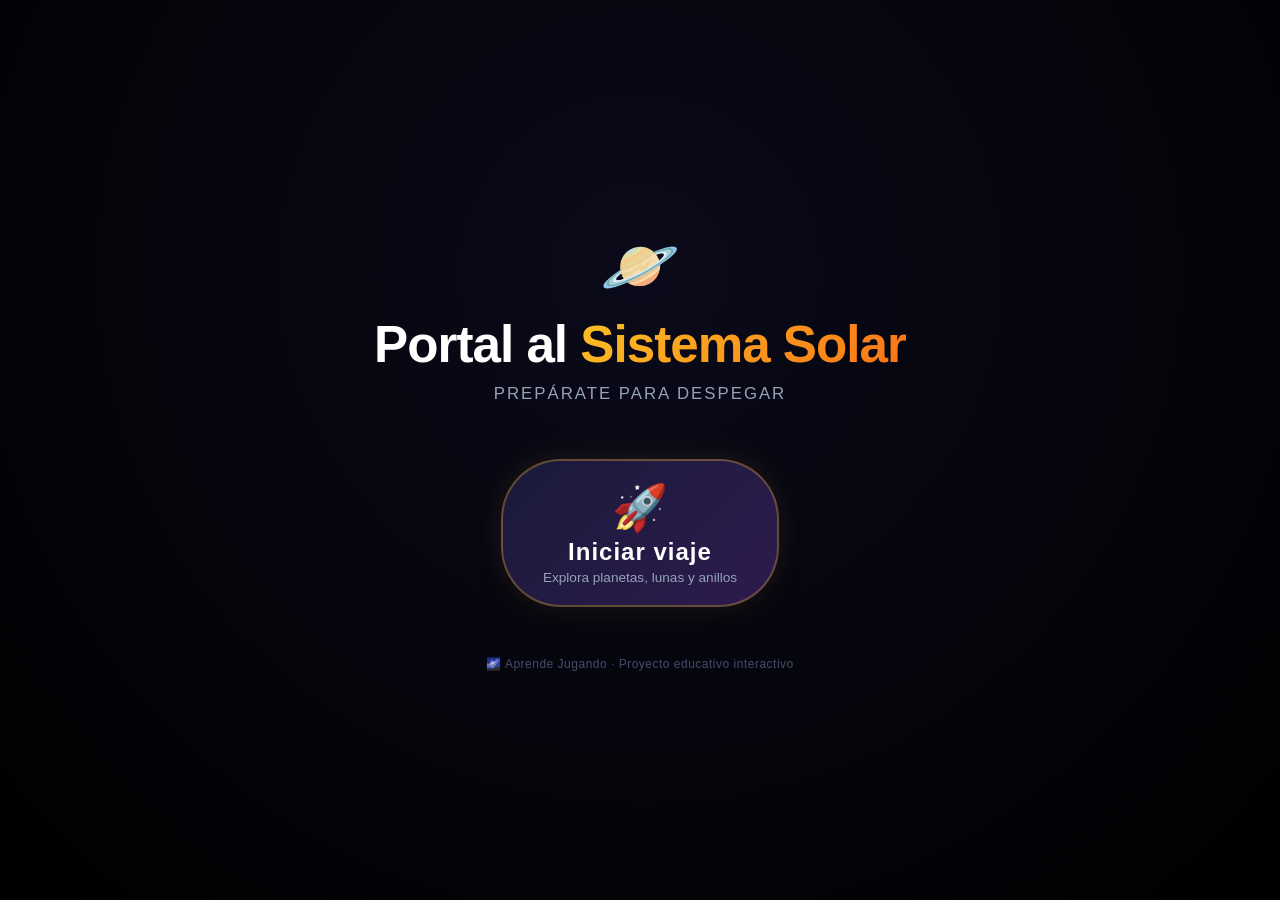
==== index.html @ 59bed9bb "Backup: COngelar sistema solar y comenzar con menú" ====
<!DOCTYPE html>
<html lang="es">
<head>
    <meta charset="UTF-8">
    <meta name="viewport" content="width=device-width, initial-scale=1.0">
    <title>🌞 EduVerse · Sistema Solar</title>

    <link rel="stylesheet" href="src/ui/modal.css">
    <link rel="stylesheet" href="modulos/sistema-solar/style.css">

    <style>
        body { margin: 0; overflow: hidden; background: #050510; }
        #canvas-container { width: 100vw; height: 100vh; position: fixed; top: 0; left: 0; }
    </style>
</head>
<body>

    <!-- ══════════════════════════════════════════ -->
    <!-- PORTAL DE LANZAMIENTO                    -->
    <!-- ══════════════════════════════════════════ -->
    <div id="portal-lanzamiento">
        <div id="menu-lanzamiento">
            <div class="header-espacial">
                <span class="emblema">🪐</span>
                <h1>Portal al <span>Sistema Solar</span></h1>
                <p>Prepárate para despegar</p>
            </div>

            <button id="btn-lanzamiento" class="btn-lanzamiento">
                <div class="btn-contenido">
                    <span class="btn-icono">🚀</span>
                    <span class="btn-texto">Iniciar viaje</span>
                    <span class="btn-subtexto">Explora planetas, lunas y anillos</span>
                </div>
                <div class="btn-onda"></div>
                <div class="btn-onda" style="animation-delay: 0.5s;"></div>
                <div class="btn-onda" style="animation-delay: 1s;"></div>
            </button>

            <p class="footer">🌌 Aprende Jugando · Proyecto educativo interactivo</p>
        </div>
    </div>

    <!-- ══════════════════════════════════════════ -->
    <!-- EXPERIENCIA 3D                           -->
    <!-- ══════════════════════════════════════════ -->
    <div id="experiencia-3d">
        <div id="canvas-container"></div>

        <div id="modal-info" class="oculto">
            <div class="modal-contenido">
                <button id="modal-cerrar" class="modal-cerrar">&times;</button>
                <div id="modal-imagen-contenedor">
                    <img id="modal-imagen" src="" alt="" style="display: none;">
                </div>
                <h2 id="modal-titulo">Título</h2>
                <p id="modal-descripcion">Descripción</p>
                <p id="modal-dato-curioso">✨ Dato curioso</p>
            </div>
        </div>
    </div>

    <!-- ══════════════════════════════════════════ -->
    <!-- SCRIPTS                                   -->
    <!-- ══════════════════════════════════════════ -->
    <script type="importmap">
        {
            "imports": {
                "three": "https://cdn.jsdelivr.net/npm/three@0.160.0/build/three.module.min.js",
                "three/addons/": "https://cdn.jsdelivr.net/npm/three@0.160.0/examples/jsm/"
            }
        }
    </script>

    <script type="module" src="modulos/sistema-solar/src/main.js"></script>

</body>
</html>
---- src/ui/modal.css ----
/* src/ui/modal.css */

#modal-info {
    position: fixed;
    top: 0;
    left: 0;
    width: 100%;
    height: 100%;
    background: rgba(0, 0, 0, 0.6);
    backdrop-filter: blur(8px);
    display: flex;
    justify-content: center;
    align-items: center;
    z-index: 9999;
    opacity: 0;
    pointer-events: none;
    transition: opacity 0.3s ease;
    padding: 20px;
}

#modal-info.oculto {
    opacity: 0;
    pointer-events: none;
}

#modal-info:not(.oculto) {
    opacity: 1;
    pointer-events: auto;
}

.modal-contenido {
    background: rgba(15, 12, 30, 0.9);
    backdrop-filter: blur(16px);
    border: 1px solid rgba(255, 255, 255, 0.08);
    border-radius: 24px;
    padding: 35px 30px 30px;
    max-width: 480px;
    width: 100%;
    position: relative;
    text-align: center;
    box-shadow: 0 25px 60px rgba(0, 0, 0, 0.8), 0 0 40px rgba(168, 85, 247, 0.05);
    animation: modalEntrada 0.3s ease-out;
}

@keyframes modalEntrada {
    from {
        opacity: 0;
        transform: scale(0.9) translateY(20px);
    }
    to {
        opacity: 1;
        transform: scale(1) translateY(0);
    }
}

.modal-cerrar {
    position: absolute;
    top: 12px;
    right: 16px;
    background: none;
    border: none;
    color: #94a3b8;
    font-size: 28px;
    cursor: pointer;
    transition: color 0.2s, transform 0.2s;
    line-height: 1;
}

.modal-cerrar:hover {
    color: #ffffff;
    transform: rotate(90deg);
}

#modal-imagen {
    max-width: 100%;
    max-height: 180px;
    border-radius: 12px;
    box-shadow: 0 8px 24px rgba(0, 0, 0, 0.3);
    object-fit: cover;
    display: none;
}

#modal-titulo {
    font-family: 'Fredoka', sans-serif;
    font-size: 2rem;
    font-weight: 700;
    margin-bottom: 8px;
    background: linear-gradient(135deg, #fbbf24, #f97316);
    -webkit-background-clip: text;
    background-clip: text;
    -webkit-text-fill-color: transparent;
}

#modal-descripcion {
    color: #cbd5e1;
    font-size: 1rem;
    line-height: 1.6;
    margin-bottom: 12px;
    font-weight: 400;
}

#modal-dato-curioso {
    color: #fbbf24;
    font-size: 0.9rem;
    font-style: italic;
    padding: 12px 16px;
    background: rgba(251, 191, 36, 0.06);
    border-radius: 12px;
    border-left: 3px solid #fbbf24;
    text-align: left;
    margin-top: 4px;
}

@media (max-width: 640px) {
    .modal-contenido {
        padding: 25px 20px 20px;
        max-width: 100%;
        margin: 10px;
    }
    #modal-titulo {
        font-size: 1.6rem;
    }
    #modal-descripcion {
        font-size: 0.9rem;
    }
    #modal-dato-curioso {
        font-size: 0.8rem;
        padding: 10px 12px;
    }
    #modal-imagen {
        max-height: 120px;
    }
}
---- modulos/sistema-solar/style.css ----
/* modulos/sistema-solar/style.css */

/* ==========================================
   1. CONFIGURACIÓN GENERAL
   ========================================== */
* {
    margin: 0;
    padding: 0;
    box-sizing: border-box;
}

body {
    font-family: 'Fredoka', 'Segoe UI', Tahoma, Geneva, Verdana, sans-serif;
    background: radial-gradient(ellipse at 50% 30%, #0a0a1a, #000000);
    color: #ffffff;
    min-height: 100vh;
    display: flex;
    justify-content: center;
    align-items: center;
    overflow: hidden;
}

/* ==========================================
   2. CONTENEDOR 3D
   ========================================== */
#canvas-container {
    width: 100vw;
    height: 100vh;
    position: fixed;
    top: 0;
    left: 0;
}

/* ==========================================
   3. PORTAL DE LANZAMIENTO
   ========================================== */
#portal-lanzamiento {
    position: fixed;
    top: 0;
    left: 0;
    width: 100%;
    height: 100%;
    z-index: 100;
    display: flex;
    justify-content: center;
    align-items: center;
    background: radial-gradient(ellipse at 50% 30%, #0a0a1a, #000000);
    transition: opacity 0.8s ease;
}

#portal-lanzamiento.oculto {
    opacity: 0;
    pointer-events: none;
}

/* ==========================================
   4. MENÚ DE LANZAMIENTO
   ========================================== */
#menu-lanzamiento {
    text-align: center;
    max-width: 600px;
    padding: 20px;
    animation: fadeIn 0.8s ease-out;
}

@keyframes fadeIn {
    from {
        opacity: 0;
        transform: translateY(30px);
    }
    to {
        opacity: 1;
        transform: translateY(0);
    }
}

/* ==========================================
   5. BOTÓN VOLVER
   ========================================== */
.btn-volver {
    position: fixed;
    top: 20px;
    left: 20px;
    z-index: 101;
    color: #94a3b8;
    text-decoration: none;
    font-family: 'Fredoka', sans-serif;
    font-size: 0.9rem;
    background: rgba(15, 12, 30, 0.6);
    backdrop-filter: blur(8px);
    padding: 10px 18px;
    border-radius: 14px;
    border: 1px solid rgba(255, 255, 255, 0.06);
    transition: all 0.3s ease;
}

.btn-volver:hover {
    color: white;
    background: rgba(124, 58, 237, 0.3);
}

/* ==========================================
   6. ENCABEZADO ESPACIAL
   ========================================== */
.header-espacial {
    margin-bottom: 45px;
}

.emblema {
    font-size: 4rem;
    margin-bottom: 10px;
    display: block;
    animation: flotarEmblema 3s ease-in-out infinite;
}

@keyframes flotarEmblema {
    0%, 100% { transform: translateY(0); }
    50% { transform: translateY(-10px); }
}

.header-espacial h1 {
    font-size: 3.2rem;
    font-weight: 700;
    letter-spacing: -1px;
    line-height: 1.2;
    margin-bottom: 8px;
}

.header-espacial h1 span {
    background: linear-gradient(135deg, #fbbf24, #f97316, #fbbf24);
    background-size: 200% 200%;
    -webkit-background-clip: text;
    background-clip: text;
    -webkit-text-fill-color: transparent;
    animation: brilloGradiente 4s ease-in-out infinite;
}

@keyframes brilloGradiente {
    0%, 100% { background-position: 0% 50%; }
    50% { background-position: 100% 50%; }
}

.header-espacial p {
    color: #94a3b8;
    font-size: 1.05rem;
    font-weight: 400;
    letter-spacing: 2px;
    text-transform: uppercase;
}

/* ==========================================
   7. BOTÓN DE LANZAMIENTO
   ========================================== */
.btn-lanzamiento {
    display: inline-block;
    position: relative;
    text-decoration: none;
    padding: 20px 40px;
    border-radius: 60px;
    background: linear-gradient(135deg, #1a1a3a, #2d1b4e);
    border: 2px solid rgba(251, 191, 36, 0.3);
    cursor: pointer;
    transition: all 0.4s cubic-bezier(0.34, 1.56, 0.64, 1);
    overflow: hidden;
    margin: 10px auto;
    box-shadow: 0 0 30px rgba(251, 191, 36, 0.1);
}

.btn-lanzamiento:hover {
    transform: scale(1.05);
    border-color: #fbbf24;
    box-shadow: 0 0 50px rgba(251, 191, 36, 0.2);
}

.btn-contenido {
    display: flex;
    flex-direction: column;
    align-items: center;
    gap: 4px;
}

.btn-icono {
    font-size: 2.8rem;
    display: block;
    transition: transform 0.4s ease;
}

.btn-lanzamiento:hover .btn-icono {
    transform: translateY(-5px) rotate(-10deg);
}

.btn-texto {
    font-family: 'Fredoka', sans-serif;
    font-size: 1.5rem;
    font-weight: 700;
    color: #ffffff;
    letter-spacing: 1px;
}

.btn-subtexto {
    font-family: 'Fredoka', sans-serif;
    font-size: 0.85rem;
    font-weight: 400;
    color: #94a3b8;
}

/* Ondas del botón */
.btn-onda {
    position: absolute;
    top: 50%;
    left: 50%;
    width: 100%;
    height: 100%;
    border-radius: 60px;
    border: 2px solid rgba(251, 191, 36, 0.1);
    transform: translate(-50%, -50%) scale(0.8);
    opacity: 0;
    animation: onda 3s ease-out infinite;
    pointer-events: none;
}

.btn-onda:nth-child(2) { animation-delay: 1s; }
.btn-onda:nth-child(3) { animation-delay: 2s; }

@keyframes onda {
    0% {
        transform: translate(-50%, -50%) scale(0.8);
        opacity: 0.8;
    }
    100% {
        transform: translate(-50%, -50%) scale(1.8);
        opacity: 0;
    }
}

/* ==========================================
   8. FOOTER
   ========================================== */
.footer {
    color: #4a4a6a;
    font-size: 0.75rem;
    font-weight: 400;
    letter-spacing: 0.5px;
    margin-top: 40px;
}

/* ==========================================
   9. EXPERIENCIA 3D
   ========================================== */
#experiencia-3d {
    opacity: 0;
    pointer-events: none;
    transition: opacity 0.8s ease;
    width: 100vw;
    height: 100vh;
    position: fixed;
    top: 0;
    left: 0;
    z-index: 5;
}

#experiencia-3d.visible {
    opacity: 1;
    pointer-events: auto;
}

#canvas-container {
    width: 100vw;
    height: 100vh;
}

/* ==========================================
   10. RESPONSIVE
   ========================================== */
@media (max-width: 640px) {
    .header-espacial h1 {
        font-size: 2.2rem;
    }

    .emblema {
        font-size: 3rem;
    }

    .btn-lanzamiento {
        padding: 16px 30px;
    }

    .btn-texto {
        font-size: 1.2rem;
    }

    .btn-icono {
        font-size: 2.2rem;
    }

    .btn-volver {
        top: 12px;
        left: 12px;
        font-size: 0.8rem;
        padding: 8px 14px;
    }

    .btn-subtexto {
        font-size: 0.75rem;
    }
}
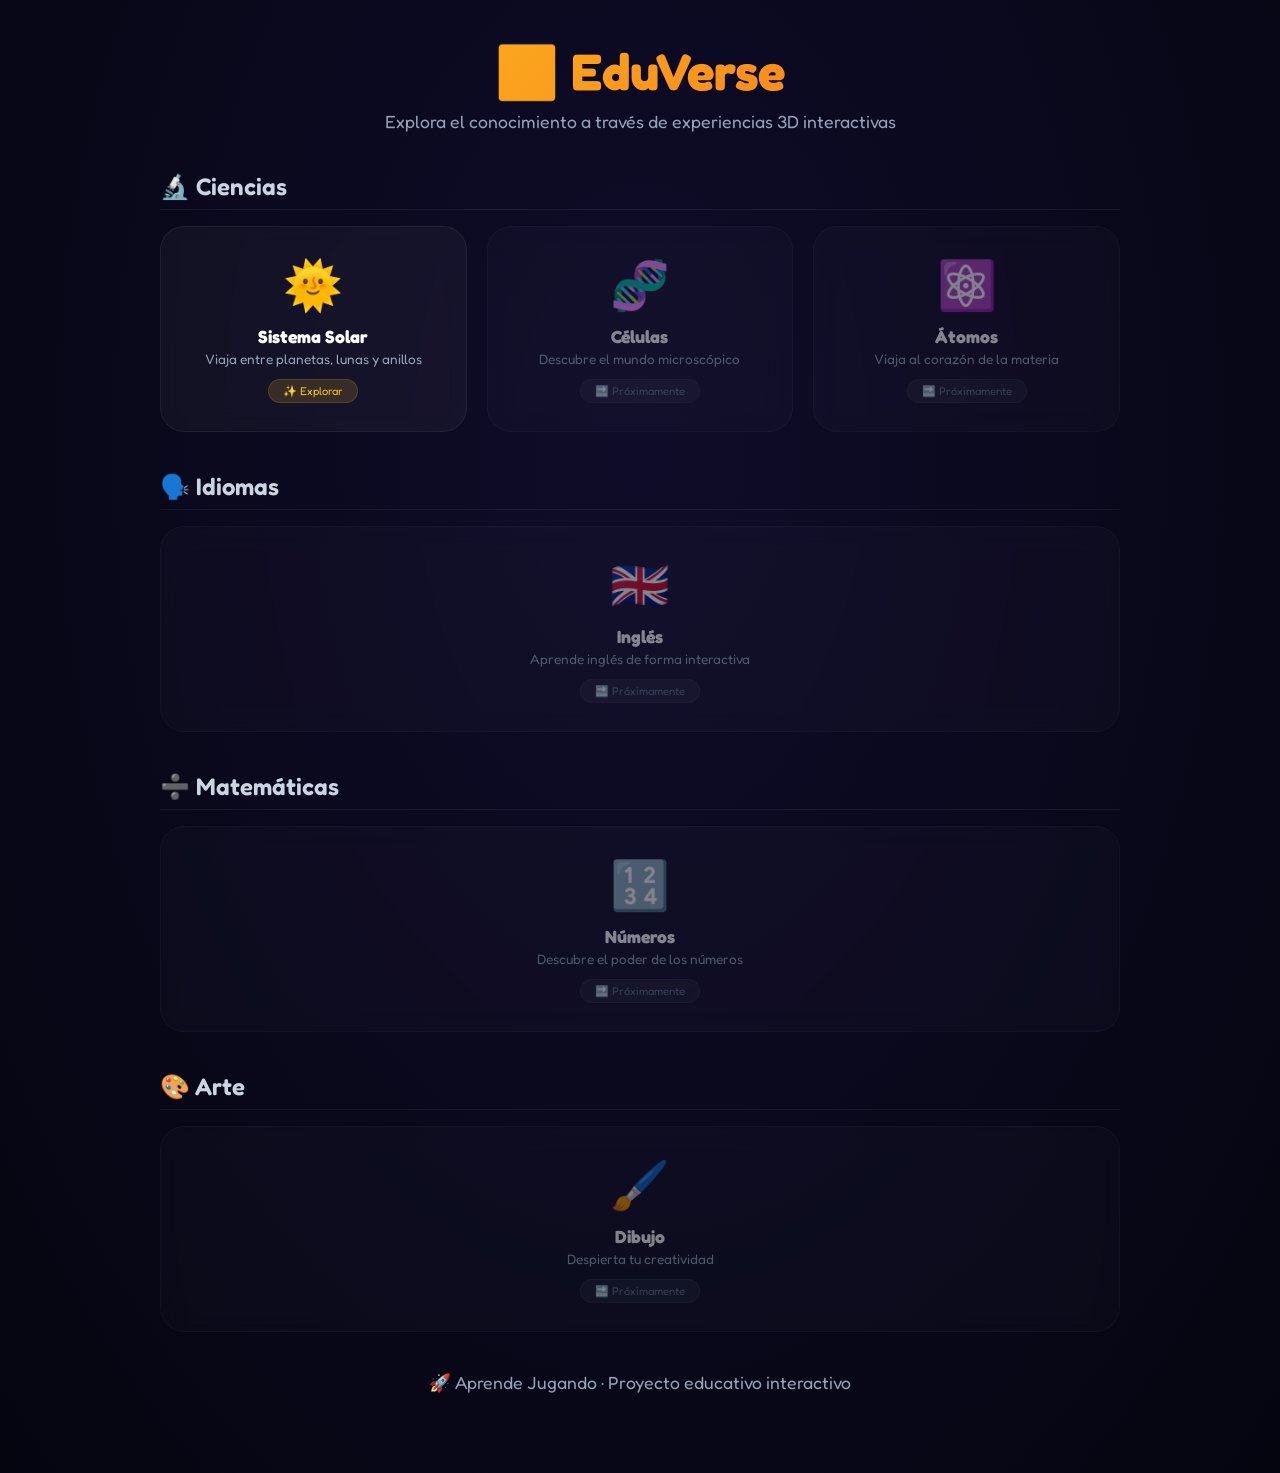
==== commit ec396b84: "EduVerse: Sistema Solar funcional con menú principal y portal de lanzamiento" ====
--- a/index.html
+++ b/index.html
@@ -3,76 +3,164 @@
 <head>
     <meta charset="UTF-8">
     <meta name="viewport" content="width=device-width, initial-scale=1.0">
-    <title>🌞 EduVerse · Sistema Solar</title>
-
-    <link rel="stylesheet" href="src/ui/modal.css">
-    <link rel="stylesheet" href="modulos/sistema-solar/style.css">
-
+    <title>🌌 EduVerse</title>
+    <link href="https://fonts.googleapis.com/css2?family=Fredoka:wght@400;500;600;700&display=swap" rel="stylesheet">
     <style>
-        body { margin: 0; overflow: hidden; background: #050510; }
-        #canvas-container { width: 100vw; height: 100vh; position: fixed; top: 0; left: 0; }
+        * { margin: 0; padding: 0; box-sizing: border-box; }
+        body {
+            font-family: 'Fredoka', sans-serif;
+            background: radial-gradient(ellipse at 50% 30%, #0f0c29, #050510);
+            color: white;
+            min-height: 100vh;
+            display: flex;
+            justify-content: center;
+            align-items: center;
+            padding: 40px 20px;
+        }
+        .menu { max-width: 960px; width: 100%; text-align: center; }
+        .menu h1 {
+            font-size: 3.2rem;
+            margin-bottom: 8px;
+            background: linear-gradient(135deg, #fbbf24, #f97316);
+            -webkit-background-clip: text;
+            background-clip: text;
+            -webkit-text-fill-color: transparent;
+        }
+        .menu > p {
+            color: #94a3b8;
+            font-size: 1.1rem;
+            margin-bottom: 40px;
+        }
+        .categoria { margin-bottom: 40px; }
+        .categoria h2 {
+            font-size: 1.5rem;
+            font-weight: 600;
+            margin-bottom: 16px;
+            text-align: left;
+            color: #cbd5e1;
+            border-bottom: 1px solid rgba(255,255,255,0.06);
+            padding-bottom: 8px;
+        }
+        .grid {
+            display: grid;
+            grid-template-columns: repeat(auto-fit, minmax(200px, 1fr));
+            gap: 20px;
+        }
+        .tarjeta {
+            background: rgba(255,255,255,0.04);
+            backdrop-filter: blur(10px);
+            border: 1px solid rgba(255,255,255,0.06);
+            border-radius: 24px;
+            padding: 28px 20px;
+            text-decoration: none;
+            color: white;
+            transition: transform 0.3s, box-shadow 0.3s;
+            text-align: center;
+        }
+        .tarjeta:hover:not([style*="cursor:default"]) {
+            transform: translateY(-6px);
+            box-shadow: 0 20px 40px rgba(0,0,0,0.4);
+        }
+        .tarjeta .icono { font-size: 3rem; display: block; margin-bottom: 12px; }
+        .tarjeta h3 { font-size: 1.1rem; margin-bottom: 4px; }
+        .tarjeta p { color: #94a3b8; font-size: 0.85rem; }
+        .badge {
+            display: inline-block;
+            margin-top: 12px;
+            font-size: 0.7rem;
+            padding: 4px 14px;
+            border-radius: 20px;
+            background: rgba(251,191,36,0.15);
+            color: #fbbf24;
+            border: 1px solid rgba(251,191,36,0.15);
+        }
+        .badge.inactivo {
+            background: rgba(148,163,184,0.1);
+            color: #64748b;
+            border-color: rgba(148,163,184,0.08);
+        }
+        .footer {
+            color: #4a4a6a;
+            font-size: 0.75rem;
+            margin-top: 30px;
+        }
+        @media (max-width: 640px) {
+            .menu h1 { font-size: 2.2rem; }
+            .grid { grid-template-columns: 1fr; max-width: 320px; margin: 0 auto; }
+            .categoria h2 { text-align: center; }
+        }
     </style>
 </head>
 <body>
+    <div class="menu">
+        <h1>🌌 EduVerse</h1>
+        <p>Explora el conocimiento a través de experiencias 3D interactivas</p>
 
-    <!-- ══════════════════════════════════════════ -->
-    <!-- PORTAL DE LANZAMIENTO                    -->
-    <!-- ══════════════════════════════════════════ -->
-    <div id="portal-lanzamiento">
-        <div id="menu-lanzamiento">
-            <div class="header-espacial">
-                <span class="emblema">🪐</span>
-                <h1>Portal al <span>Sistema Solar</span></h1>
-                <p>Prepárate para despegar</p>
-            </div>
-
-            <button id="btn-lanzamiento" class="btn-lanzamiento">
-                <div class="btn-contenido">
-                    <span class="btn-icono">🚀</span>
-                    <span class="btn-texto">Iniciar viaje</span>
-                    <span class="btn-subtexto">Explora planetas, lunas y anillos</span>
+        <!-- 🔬 CIENCIAS -->
+        <div class="categoria">
+            <h2>🔬 Ciencias</h2>
+            <div class="grid">
+                <a href="modulos/sistema-solar/index.html" class="tarjeta">
+                    <span class="icono">🌞</span>
+                    <h3>Sistema Solar</h3>
+                    <p>Viaja entre planetas, lunas y anillos</p>
+                    <span class="badge">✨ Explorar</span>
+                </a>
+                <div class="tarjeta" style="opacity:0.5; cursor:default;">
+                    <span class="icono">🧬</span>
+                    <h3>Células</h3>
+                    <p>Descubre el mundo microscópico</p>
+                    <span class="badge inactivo">🔜 Próximamente</span>
                 </div>
-                <div class="btn-onda"></div>
-                <div class="btn-onda" style="animation-delay: 0.5s;"></div>
-                <div class="btn-onda" style="animation-delay: 1s;"></div>
-            </button>
-
-            <p class="footer">🌌 Aprende Jugando · Proyecto educativo interactivo</p>
-        </div>
-    </div>
-
-    <!-- ══════════════════════════════════════════ -->
-    <!-- EXPERIENCIA 3D                           -->
-    <!-- ══════════════════════════════════════════ -->
-    <div id="experiencia-3d">
-        <div id="canvas-container"></div>
-
-        <div id="modal-info" class="oculto">
-            <div class="modal-contenido">
-                <button id="modal-cerrar" class="modal-cerrar">&times;</button>
-                <div id="modal-imagen-contenedor">
-                    <img id="modal-imagen" src="" alt="" style="display: none;">
+                <div class="tarjeta" style="opacity:0.5; cursor:default;">
+                    <span class="icono">⚛️</span>
+                    <h3>Átomos</h3>
+                    <p>Viaja al corazón de la materia</p>
+                    <span class="badge inactivo">🔜 Próximamente</span>
                 </div>
-                <h2 id="modal-titulo">Título</h2>
-                <p id="modal-descripcion">Descripción</p>
-                <p id="modal-dato-curioso">✨ Dato curioso</p>
             </div>
         </div>
+
+        <!-- 🗣️ IDIOMAS -->
+        <div class="categoria">
+            <h2>🗣️ Idiomas</h2>
+            <div class="grid">
+                <div class="tarjeta" style="opacity:0.5; cursor:default;">
+                    <span class="icono">🇬🇧</span>
+                    <h3>Inglés</h3>
+                    <p>Aprende inglés de forma interactiva</p>
+                    <span class="badge inactivo">🔜 Próximamente</span>
+                </div>
+            </div>
+        </div>
+
+        <!-- ➗ MATEMÁTICAS -->
+        <div class="categoria">
+            <h2>➗ Matemáticas</h2>
+            <div class="grid">
+                <div class="tarjeta" style="opacity:0.5; cursor:default;">
+                    <span class="icono">🔢</span>
+                    <h3>Números</h3>
+                    <p>Descubre el poder de los números</p>
+                    <span class="badge inactivo">🔜 Próximamente</span>
+                </div>
+            </div>
+        </div>
+
+        <!-- 🎨 ARTE -->
+        <div class="categoria">
+            <h2>🎨 Arte</h2>
+            <div class="grid">
+                <div class="tarjeta" style="opacity:0.5; cursor:default;">
+                    <span class="icono">🖌️</span>
+                    <h3>Dibujo</h3>
+                    <p>Despierta tu creatividad</p>
+                    <span class="badge inactivo">🔜 Próximamente</span>
+                </div>
+            </div>
+        </div>
+
+        <p class="footer">🚀 Aprende Jugando · Proyecto educativo interactivo</p>
     </div>
-
-    <!-- ══════════════════════════════════════════ -->
-    <!-- SCRIPTS                                   -->
-    <!-- ══════════════════════════════════════════ -->
-    <script type="importmap">
-        {
-            "imports": {
-                "three": "https://cdn.jsdelivr.net/npm/three@0.160.0/build/three.module.min.js",
-                "three/addons/": "https://cdn.jsdelivr.net/npm/three@0.160.0/examples/jsm/"
-            }
-        }
-    </script>
-
-    <script type="module" src="modulos/sistema-solar/src/main.js"></script>
-
 </body>
 </html>
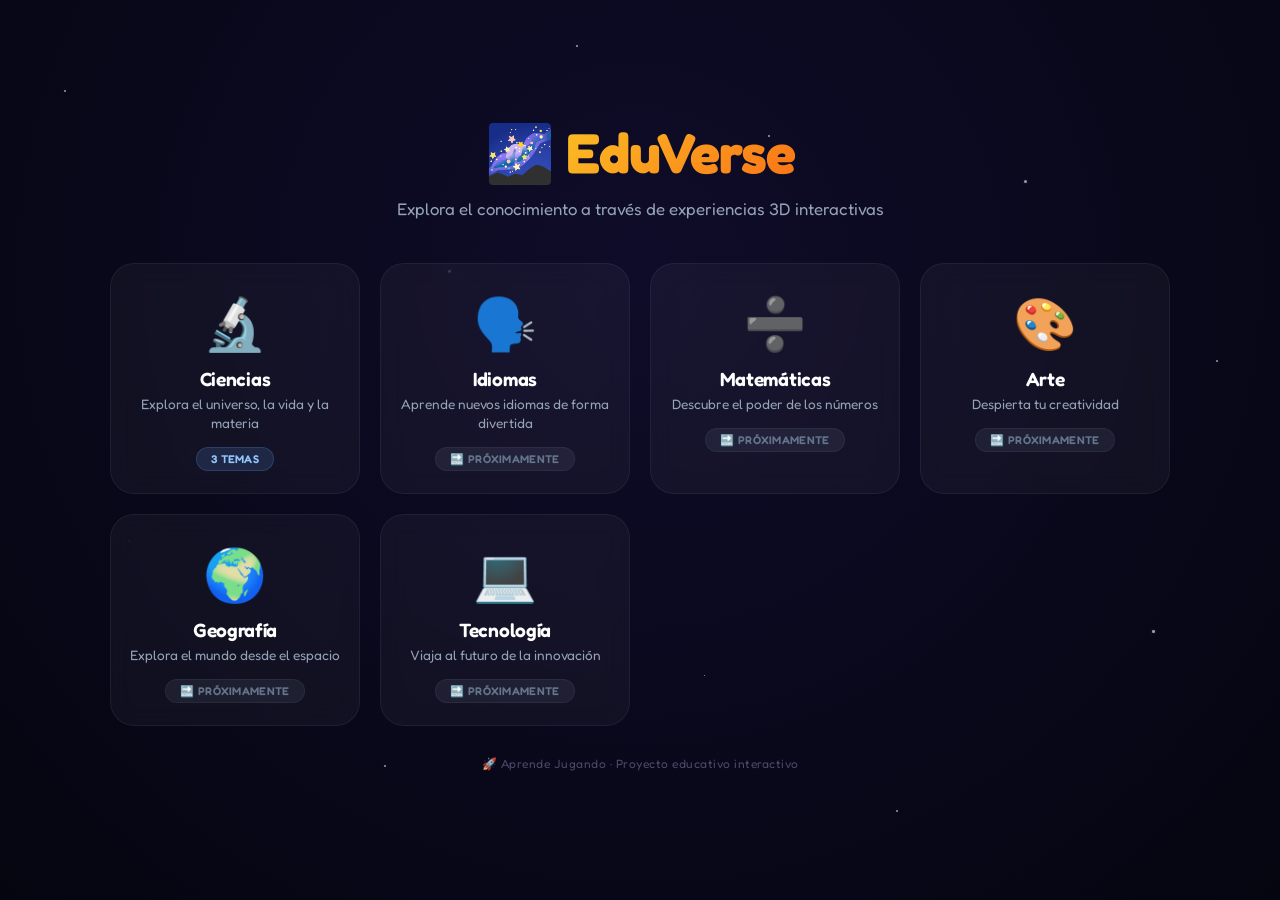
==== commit f1d2087a: "EduVerse Fase 1 y 2: Menú Global + Página de Ciencias" ====
--- a/index.html
+++ b/index.html
@@ -3,164 +3,121 @@
 <head>
     <meta charset="UTF-8">
     <meta name="viewport" content="width=device-width, initial-scale=1.0">
-    <title>🌌 EduVerse</title>
+    <title>🌌 EduVerse · Menú Principal</title>
+    <link rel="stylesheet" href="style.css">
     <link href="https://fonts.googleapis.com/css2?family=Fredoka:wght@400;500;600;700&display=swap" rel="stylesheet">
-    <style>
-        * { margin: 0; padding: 0; box-sizing: border-box; }
-        body {
-            font-family: 'Fredoka', sans-serif;
-            background: radial-gradient(ellipse at 50% 30%, #0f0c29, #050510);
-            color: white;
-            min-height: 100vh;
-            display: flex;
-            justify-content: center;
-            align-items: center;
-            padding: 40px 20px;
-        }
-        .menu { max-width: 960px; width: 100%; text-align: center; }
-        .menu h1 {
-            font-size: 3.2rem;
-            margin-bottom: 8px;
-            background: linear-gradient(135deg, #fbbf24, #f97316);
-            -webkit-background-clip: text;
-            background-clip: text;
-            -webkit-text-fill-color: transparent;
-        }
-        .menu > p {
-            color: #94a3b8;
-            font-size: 1.1rem;
-            margin-bottom: 40px;
-        }
-        .categoria { margin-bottom: 40px; }
-        .categoria h2 {
-            font-size: 1.5rem;
-            font-weight: 600;
-            margin-bottom: 16px;
-            text-align: left;
-            color: #cbd5e1;
-            border-bottom: 1px solid rgba(255,255,255,0.06);
-            padding-bottom: 8px;
-        }
-        .grid {
-            display: grid;
-            grid-template-columns: repeat(auto-fit, minmax(200px, 1fr));
-            gap: 20px;
-        }
-        .tarjeta {
-            background: rgba(255,255,255,0.04);
-            backdrop-filter: blur(10px);
-            border: 1px solid rgba(255,255,255,0.06);
-            border-radius: 24px;
-            padding: 28px 20px;
-            text-decoration: none;
-            color: white;
-            transition: transform 0.3s, box-shadow 0.3s;
-            text-align: center;
-        }
-        .tarjeta:hover:not([style*="cursor:default"]) {
-            transform: translateY(-6px);
-            box-shadow: 0 20px 40px rgba(0,0,0,0.4);
-        }
-        .tarjeta .icono { font-size: 3rem; display: block; margin-bottom: 12px; }
-        .tarjeta h3 { font-size: 1.1rem; margin-bottom: 4px; }
-        .tarjeta p { color: #94a3b8; font-size: 0.85rem; }
-        .badge {
-            display: inline-block;
-            margin-top: 12px;
-            font-size: 0.7rem;
-            padding: 4px 14px;
-            border-radius: 20px;
-            background: rgba(251,191,36,0.15);
-            color: #fbbf24;
-            border: 1px solid rgba(251,191,36,0.15);
-        }
-        .badge.inactivo {
-            background: rgba(148,163,184,0.1);
-            color: #64748b;
-            border-color: rgba(148,163,184,0.08);
-        }
-        .footer {
-            color: #4a4a6a;
-            font-size: 0.75rem;
-            margin-top: 30px;
-        }
-        @media (max-width: 640px) {
-            .menu h1 { font-size: 2.2rem; }
-            .grid { grid-template-columns: 1fr; max-width: 320px; margin: 0 auto; }
-            .categoria h2 { text-align: center; }
-        }
-    </style>
 </head>
 <body>
-    <div class="menu">
-        <h1>🌌 EduVerse</h1>
-        <p>Explora el conocimiento a través de experiencias 3D interactivas</p>
 
-        <!-- 🔬 CIENCIAS -->
-        <div class="categoria">
-            <h2>🔬 Ciencias</h2>
-            <div class="grid">
-                <a href="modulos/sistema-solar/index.html" class="tarjeta">
-                    <span class="icono">🌞</span>
-                    <h3>Sistema Solar</h3>
-                    <p>Viaja entre planetas, lunas y anillos</p>
-                    <span class="badge">✨ Explorar</span>
-                </a>
-                <div class="tarjeta" style="opacity:0.5; cursor:default;">
-                    <span class="icono">🧬</span>
-                    <h3>Células</h3>
-                    <p>Descubre el mundo microscópico</p>
-                    <span class="badge inactivo">🔜 Próximamente</span>
+    <!-- ══════════════════════════════════════════ -->
+    <!-- FONDO CON ESTRELLAS Y PARTÍCULAS         -->
+    <!-- ══════════════════════════════════════════ -->
+    <div id="fondo-estrellas">
+        <div class="estrella" style="--delay:0s; --top:10%; --left:5%; --size:2px;"></div>
+        <div class="estrella" style="--delay:2s; --top:20%; --left:80%; --size:3px;"></div>
+        <div class="estrella" style="--delay:4s; --top:50%; --left:15%; --size:1.5px;"></div>
+        <div class="estrella" style="--delay:6s; --top:70%; --left:90%; --size:2.5px;"></div>
+        <div class="estrella" style="--delay:3s; --top:85%; --left:30%; --size:2px;"></div>
+        <div class="estrella" style="--delay:7s; --top:15%; --left:60%; --size:1.8px;"></div>
+        <div class="estrella" style="--delay:1s; --top:40%; --left:95%; --size:2.2px;"></div>
+        <div class="estrella" style="--delay:5s; --top:60%; --left:10%; --size:1.5px;"></div>
+        <div class="estrella" style="--delay:8s; --top:90%; --left:70%; --size:2px;"></div>
+        <div class="estrella" style="--delay:2.5s; --top:5%; --left:45%; --size:1.8px;"></div>
+        <div class="estrella" style="--delay:9s; --top:30%; --left:35%; --size:2.8px;"></div>
+        <div class="estrella" style="--delay:3.5s; --top:75%; --left:55%; --size:1.2px;"></div>
+
+        <!-- 🆕 Estrellas fugaces -->
+    <div class="estrella-fugaz" style="--duracion: 6s; --retraso: 0s; --inicio-x: 15%; --inicio-y: 5%; --angulo: 35deg;"></div>
+    <div class="estrella-fugaz" style="--duracion: 8s; --retraso: 4s; --inicio-x: 75%; --inicio-y: 10%; --angulo: 30deg;"></div>
+    <div class="estrella-fugaz" style="--duracion: 7s; --retraso: 8s; --inicio-x: 45%; --inicio-y: 2%; --angulo: 40deg;"></div>
+    </div>
+
+    <!-- ══════════════════════════════════════════ -->
+    <!-- MENÚ PRINCIPAL                           -->
+    <!-- ══════════════════════════════════════════ -->
+    <div id="menu-principal">
+        <div class="header">
+            <h1>🌌 <span>EduVerse</span></h1>
+            <p>Explora el conocimiento a través de experiencias 3D interactivas</p>
+        </div>
+
+        <div class="grid-categorias">
+            <!-- Ciencias -->
+            <a href="categorias/ciencias/index.html" class="tarjeta-categoria" style="--color: #60a5fa; --glow: rgba(96, 165, 250, 0.4);">
+                <div class="icono">🔬</div>
+                <div class="info">
+                    <h3>Ciencias</h3>
+                    <p>Explora el universo, la vida y la materia</p>
                 </div>
-                <div class="tarjeta" style="opacity:0.5; cursor:default;">
-                    <span class="icono">⚛️</span>
-                    <h3>Átomos</h3>
-                    <p>Viaja al corazón de la materia</p>
-                    <span class="badge inactivo">🔜 Próximamente</span>
+                <div class="estado">
+                    <span class="badge disponible">3 Temas</span>
+                </div>
+            </a>
+
+            <!-- Idiomas -->
+            <div class="tarjeta-categoria" style="--color: #34d399; --glow: rgba(52, 211, 153, 0.4); opacity: 0.5; cursor: default;">
+                <div class="icono">🗣️</div>
+                <div class="info">
+                    <h3>Idiomas</h3>
+                    <p>Aprende nuevos idiomas de forma divertida</p>
+                </div>
+                <div class="estado">
+                    <span class="badge proximamente">🔜 Próximamente</span>
                 </div>
             </div>
-        </div>
 
-        <!-- 🗣️ IDIOMAS -->
-        <div class="categoria">
-            <h2>🗣️ Idiomas</h2>
-            <div class="grid">
-                <div class="tarjeta" style="opacity:0.5; cursor:default;">
-                    <span class="icono">🇬🇧</span>
-                    <h3>Inglés</h3>
-                    <p>Aprende inglés de forma interactiva</p>
-                    <span class="badge inactivo">🔜 Próximamente</span>
+            <!-- Matemáticas -->
+            <div class="tarjeta-categoria" style="--color: #fbbf24; --glow: rgba(251, 191, 36, 0.4); opacity: 0.5; cursor: default;">
+                <div class="icono">➗</div>
+                <div class="info">
+                    <h3>Matemáticas</h3>
+                    <p>Descubre el poder de los números</p>
+                </div>
+                <div class="estado">
+                    <span class="badge proximamente">🔜 Próximamente</span>
                 </div>
             </div>
-        </div>
 
-        <!-- ➗ MATEMÁTICAS -->
-        <div class="categoria">
-            <h2>➗ Matemáticas</h2>
-            <div class="grid">
-                <div class="tarjeta" style="opacity:0.5; cursor:default;">
-                    <span class="icono">🔢</span>
-                    <h3>Números</h3>
-                    <p>Descubre el poder de los números</p>
-                    <span class="badge inactivo">🔜 Próximamente</span>
+            <!-- Arte -->
+            <div class="tarjeta-categoria" style="--color: #f472b6; --glow: rgba(244, 114, 182, 0.4); opacity: 0.5; cursor: default;">
+                <div class="icono">🎨</div>
+                <div class="info">
+                    <h3>Arte</h3>
+                    <p>Despierta tu creatividad</p>
+                </div>
+                <div class="estado">
+                    <span class="badge proximamente">🔜 Próximamente</span>
                 </div>
             </div>
-        </div>
 
-        <!-- 🎨 ARTE -->
-        <div class="categoria">
-            <h2>🎨 Arte</h2>
-            <div class="grid">
-                <div class="tarjeta" style="opacity:0.5; cursor:default;">
-                    <span class="icono">🖌️</span>
-                    <h3>Dibujo</h3>
-                    <p>Despierta tu creatividad</p>
-                    <span class="badge inactivo">🔜 Próximamente</span>
+            <!-- Geografía -->
+            <div class="tarjeta-categoria" style="--color: #22d3ee; --glow: rgba(34, 211, 238, 0.4); opacity: 0.5; cursor: default;">
+                <div class="icono">🌍</div>
+                <div class="info">
+                    <h3>Geografía</h3>
+                    <p>Explora el mundo desde el espacio</p>
+                </div>
+                <div class="estado">
+                    <span class="badge proximamente">🔜 Próximamente</span>
                 </div>
             </div>
+
+            <!-- Tecnología -->
+            <div class="tarjeta-categoria" style="--color: #a78bfa; --glow: rgba(167, 139, 250, 0.4); opacity: 0.5; cursor: default;">
+                <div class="icono">💻</div>
+                <div class="info">
+                    <h3>Tecnología</h3>
+                    <p>Viaja al futuro de la innovación</p>
+                </div>
+                <div class="estado">
+                    <span class="badge proximamente">🔜 Próximamente</span>
+                </div>
+            </div>
+
         </div>
 
         <p class="footer">🚀 Aprende Jugando · Proyecto educativo interactivo</p>
     </div>
+
 </body>
 </html>
--- a/style.css
+++ b/style.css
@@ -0,0 +1,407 @@
+/* ==========================================
+   1. CONFIGURACIÓN GENERAL
+   ========================================== */
+* {
+    margin: 0;
+    padding: 0;
+    box-sizing: border-box;
+}
+
+html, body {
+    width: 100%;
+    min-height: 100vh;
+    overflow-x: hidden;
+}
+
+body {
+    font-family: 'Fredoka', 'Segoe UI', Tahoma, Geneva, Verdana, sans-serif;
+    background: radial-gradient(ellipse at 50% 30%, #0f0c29, #050510);
+    color: #ffffff;
+    display: flex;
+    justify-content: center;
+    align-items: center;
+    padding: 20px;
+}
+
+/* ==========================================
+   2. FONDO CON ESTRELLAS
+   ========================================== */
+#fondo-estrellas {
+    position: fixed;
+    top: 0;
+    left: 0;
+    width: 100%;
+    height: 100%;
+    z-index: 0;
+    pointer-events: none;
+    overflow: hidden;
+}
+
+.estrella {
+    position: absolute;
+    background: white;
+    border-radius: 50%;
+    animation: parpadeo 3s ease-in-out infinite;
+    animation-delay: var(--delay);
+    width: var(--size);
+    height: var(--size);
+    top: var(--top);
+    left: var(--left);
+    opacity: 0.6;
+    box-shadow: 0 0 4px rgba(255, 255, 255, 0.3);
+}
+
+@keyframes parpadeo {
+    0%, 100% {
+        opacity: 0.2;
+        transform: scale(1);
+    }
+    50% {
+        opacity: 1;
+        transform: scale(1.5);
+    }
+}
+
+/* 🆕 Estrellas fugaces (CAYENDO HACIA ABAJO) */
+.estrella-fugaz {
+    position: absolute;
+    width: 120px;
+    height: 2px;
+    background: linear-gradient(to right, rgba(255,255,255,0), rgba(255,255,255,0.7));
+    border-radius: 1px;
+    opacity: 0;
+    /* ⚠️ El ángulo ahora es FIJO: entre 20° y 45° hacia abajo */
+    transform: rotate(var(--angulo));
+    animation: fugaz var(--duracion) ease-in-out infinite;
+    animation-delay: var(--retraso);
+    top: var(--inicio-y);
+    left: var(--inicio-x);
+}
+
+@keyframes fugaz {
+    0% {
+        opacity: 0;
+        transform: translate(0, 0) rotate(var(--angulo)) scaleX(0);
+    }
+    5% {
+        opacity: 1;
+        transform: translate(0, 0) rotate(var(--angulo)) scaleX(1);
+    }
+    15% {
+        opacity: 0;
+        transform: translate(150px, 100px) rotate(var(--angulo)) scaleX(0);
+    }
+    100% {
+        opacity: 0;
+    }
+}
+
+/* ==========================================
+   3. MENÚ PRINCIPAL
+   ========================================== */
+#menu-principal {
+    position: relative;
+    z-index: 1;
+    text-align: center;
+    padding: 30px 20px 40px;
+    max-width: 1100px;
+    width: 100%;
+    animation: fadeIn 0.8s ease-out;
+}
+
+@keyframes fadeIn {
+    from {
+        opacity: 0;
+        transform: translateY(30px);
+    }
+    to {
+        opacity: 1;
+        transform: translateY(0);
+    }
+}
+
+/* ==========================================
+   4. ENCABEZADO
+   ========================================== */
+.header {
+    margin-bottom: 40px;
+}
+
+.header h1 {
+    font-size: 3.5rem;
+    font-weight: 700;
+    letter-spacing: -1px;
+    line-height: 1.2;
+    margin-bottom: 10px;
+}
+
+.header h1 span {
+    background: linear-gradient(135deg, #fbbf24, #f97316);
+    -webkit-background-clip: text;
+    background-clip: text;
+    -webkit-text-fill-color: transparent;
+}
+
+.header p {
+    color: #94a3b8;
+    font-size: 1.05rem;
+    font-weight: 400;
+    line-height: 1.6;
+    max-width: 600px;
+    margin: 0 auto;
+}
+
+/* ==========================================
+   5. CATEGORÍAS
+   ========================================== */
+.grid-categorias {
+    display: grid;
+    grid-template-columns: repeat(auto-fit, minmax(200px, 1fr));
+    gap: 20px;
+    margin-bottom: 30px;
+}
+
+.tarjeta-categoria {
+    display: flex;
+    flex-direction: column;
+    align-items: center;
+    text-align: center;
+    background: rgba(255, 255, 255, 0.04);
+    backdrop-filter: blur(12px);
+    border: 1px solid rgba(255, 255, 255, 0.06);
+    border-radius: 24px;
+    padding: 28px 18px 22px;
+    text-decoration: none;
+    color: #ffffff;
+    transition: transform 0.4s cubic-bezier(0.34, 1.56, 0.64, 1),
+                box-shadow 0.4s ease,
+                border-color 0.4s ease;
+    position: relative;
+    overflow: hidden;
+    cursor: pointer;
+    opacity: 0;
+    animation: aparecerEscalonado 0.6s ease forwards;
+}
+
+.tarjeta-categoria:nth-child(1) { animation-delay: 0.1s; }
+.tarjeta-categoria:nth-child(2) { animation-delay: 0.2s; }
+.tarjeta-categoria:nth-child(3) { animation-delay: 0.3s; }
+.tarjeta-categoria:nth-child(4) { animation-delay: 0.4s; }
+.tarjeta-categoria:nth-child(5) { animation-delay: 0.5s; }
+.tarjeta-categoria:nth-child(6) { animation-delay: 0.6s; }
+
+@keyframes aparecerEscalonado {
+    from {
+        opacity: 0;
+        transform: translateY(30px);
+    }
+    to {
+        opacity: 1;
+        transform: translateY(0);
+    }
+}
+
+/* 🆕 Efecto de luz en la tarjeta (brillo dinámico) */
+.tarjeta-categoria::before {
+    content: '';
+    position: absolute;
+    top: -50%;
+    left: -50%;
+    width: 200%;
+    height: 200%;
+    background: radial-gradient(circle at 30% 40%, rgba(255,255,255,0.04) 0%, transparent 60%);
+    opacity: 0;
+    transition: opacity 0.6s ease;
+    pointer-events: none;
+}
+
+.tarjeta-categoria:hover:not([style*="opacity: 0.5"])::before {
+    opacity: 1;
+}
+
+.tarjeta-categoria::after {
+    content: '';
+    position: absolute;
+    inset: -2px;
+    border-radius: 24px;
+    padding: 2px;
+    background: conic-gradient(from 0deg, transparent, var(--color), transparent, var(--color), transparent);
+    opacity: 0;
+    transition: opacity 0.4s ease;
+    -webkit-mask: linear-gradient(#fff 0 0) content-box, linear-gradient(#fff 0 0);
+    mask: linear-gradient(#fff 0 0) content-box, linear-gradient(#fff 0 0);
+    -webkit-mask-composite: xor;
+    mask-composite: exclude;
+    pointer-events: none;
+}
+
+.tarjeta-categoria:hover:not([style*="opacity: 0.5"]) {
+    transform: translateY(-8px) scale(1.03);
+    box-shadow: 0 25px 50px rgba(0, 0, 0, 0.5), 0 0 30px var(--glow);
+    border-color: rgba(255, 255, 255, 0.15);
+}
+
+.tarjeta-categoria:hover:not([style*="opacity: 0.5"])::after {
+    opacity: 1;
+}
+
+/* 🆕 Efecto de clic (presión) */
+.tarjeta-categoria:active:not([style*="opacity: 0.5"]) {
+    transform: scale(0.95) !important;
+    transition-duration: 0.05s;
+}
+
+.tarjeta-categoria .icono {
+    font-size: 3.2rem;
+    margin-bottom: 12px;
+    transition: transform 0.5s cubic-bezier(0.34, 1.56, 0.64, 1);
+}
+
+.tarjeta-categoria:hover:not([style*="opacity: 0.5"]) .icono {
+    transform: scale(1.15) rotate(-5deg);
+}
+
+.tarjeta-categoria .info h3 {
+    font-size: 1.2rem;
+    font-weight: 600;
+    margin-bottom: 4px;
+    letter-spacing: -0.3px;
+}
+
+.tarjeta-categoria .info p {
+    color: #94a3b8;
+    font-size: 0.85rem;
+    font-weight: 400;
+    line-height: 1.4;
+}
+
+.tarjeta-categoria .estado {
+    margin-top: 14px;
+}
+
+.badge {
+    display: inline-block;
+    font-size: 0.7rem;
+    font-weight: 600;
+    padding: 4px 14px;
+    border-radius: 20px;
+    letter-spacing: 0.3px;
+    text-transform: uppercase;
+}
+
+.badge.disponible {
+    background: rgba(96, 165, 250, 0.15);
+    color: #93c5fd;
+    border: 1px solid rgba(96, 165, 250, 0.2);
+    animation: pulseBadge 3s ease-in-out infinite;
+}
+
+@keyframes pulseBadge {
+    0%, 100% {
+        box-shadow: 0 0 5px rgba(96, 165, 250, 0.1);
+    }
+    50% {
+        box-shadow: 0 0 15px rgba(96, 165, 250, 0.25);
+    }
+}
+
+.badge.proximamente {
+    background: rgba(148, 163, 184, 0.1);
+    color: #64748b;
+    border: 1px solid rgba(148, 163, 184, 0.08);
+}
+
+/* ==========================================
+   6. FOOTER
+   ========================================== */
+.footer {
+    color: #4a4a6a;
+    font-size: 0.75rem;
+    font-weight: 400;
+    letter-spacing: 0.5px;
+    margin-top: 15px;
+}
+
+/* ==========================================
+   7. RESPONSIVE MEJORADO
+   ========================================== */
+@media (max-width: 768px) {
+    .header h1 {
+        font-size: 2.5rem;
+    }
+
+    .header p {
+        font-size: 0.95rem;
+        padding: 0 15px;
+    }
+
+    .grid-categorias {
+        grid-template-columns: 1fr;
+        max-width: 380px;
+        margin-left: auto;
+        margin-right: auto;
+        gap: 14px;
+    }
+
+    .tarjeta-categoria {
+        padding: 18px 16px;
+        flex-direction: row;
+        text-align: left;
+        gap: 16px;
+        align-items: center;
+    }
+
+    .tarjeta-categoria .info {
+        flex: 1;
+        text-align: left;
+    }
+
+    .tarjeta-categoria .estado {
+        margin-top: 0;
+    }
+
+    .tarjeta-categoria .icono {
+        font-size: 2.4rem;
+        margin-bottom: 0;
+    }
+
+    #menu-principal {
+        padding: 20px 10px 30px;
+    }
+
+    .header {
+        margin-bottom: 30px;
+    }
+}
+
+@media (max-width: 480px) {
+    .header h1 {
+        font-size: 2rem;
+    }
+
+    .grid-categorias {
+        max-width: 100%;
+    }
+
+    .tarjeta-categoria {
+        padding: 14px 12px;
+        border-radius: 18px;
+    }
+
+    .tarjeta-categoria .icono {
+        font-size: 2rem;
+    }
+
+    .tarjeta-categoria .info h3 {
+        font-size: 1rem;
+    }
+
+    .tarjeta-categoria .info p {
+        font-size: 0.75rem;
+    }
+
+    .badge {
+        font-size: 0.6rem;
+        padding: 2px 10px;
+    }
+}
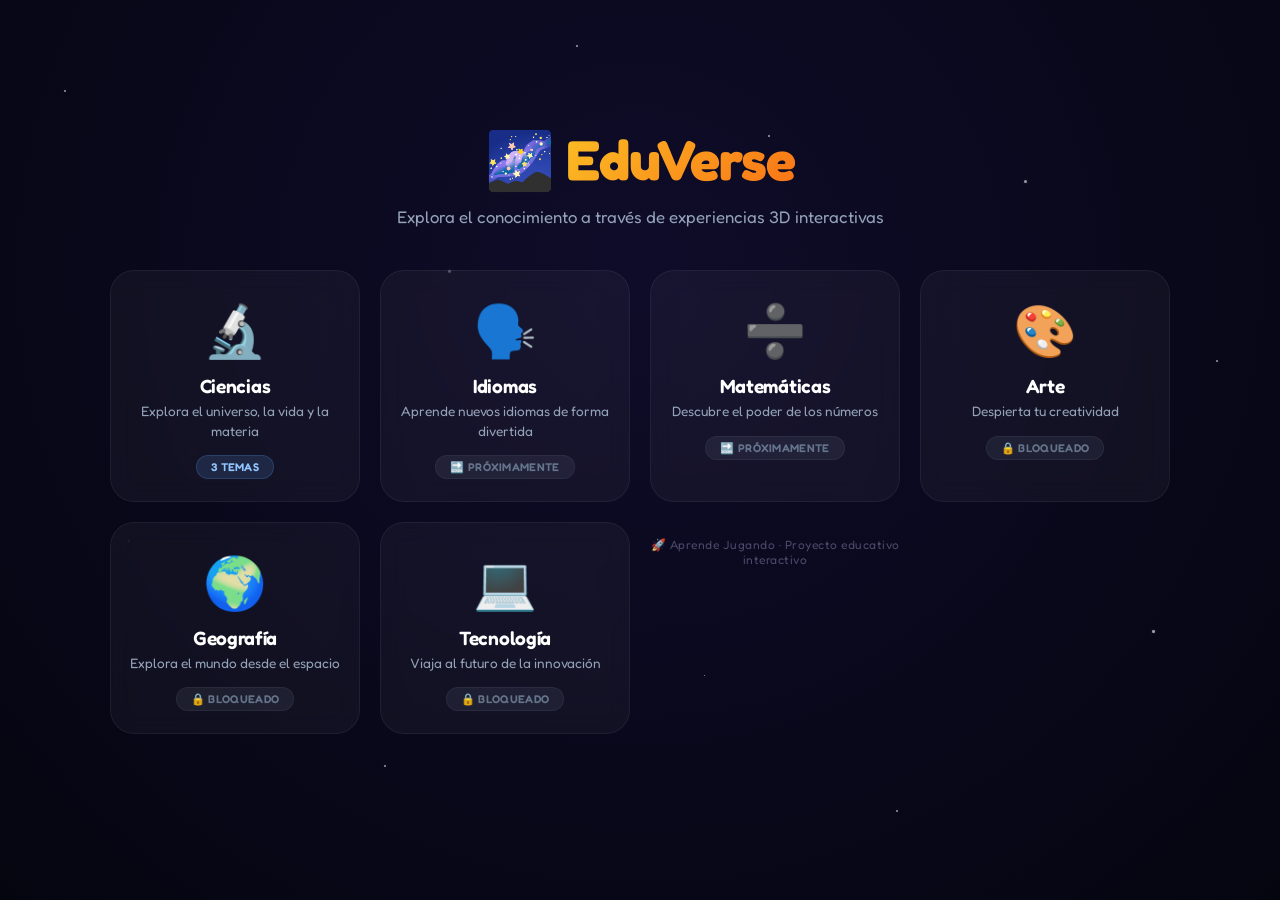
==== commit 6d071655: "EduVerse: Ciencias, Idiomas y Matemáticas completadas" ====
--- a/index.html
+++ b/index.html
@@ -10,7 +10,7 @@
 <body>
 
     <!-- ══════════════════════════════════════════ -->
-    <!-- FONDO CON ESTRELLAS Y PARTÍCULAS         -->
+    <!-- FONDO CON ESTRELLAS                      -->
     <!-- ══════════════════════════════════════════ -->
     <div id="fondo-estrellas">
         <div class="estrella" style="--delay:0s; --top:10%; --left:5%; --size:2px;"></div>
@@ -26,10 +26,9 @@
         <div class="estrella" style="--delay:9s; --top:30%; --left:35%; --size:2.8px;"></div>
         <div class="estrella" style="--delay:3.5s; --top:75%; --left:55%; --size:1.2px;"></div>
 
-        <!-- 🆕 Estrellas fugaces -->
-    <div class="estrella-fugaz" style="--duracion: 6s; --retraso: 0s; --inicio-x: 15%; --inicio-y: 5%; --angulo: 35deg;"></div>
-    <div class="estrella-fugaz" style="--duracion: 8s; --retraso: 4s; --inicio-x: 75%; --inicio-y: 10%; --angulo: 30deg;"></div>
-    <div class="estrella-fugaz" style="--duracion: 7s; --retraso: 8s; --inicio-x: 45%; --inicio-y: 2%; --angulo: 40deg;"></div>
+        <div class="estrella-fugaz" style="--duracion: 6s; --retraso: 0s; --inicio-x: 15%; --inicio-y: 5%; --angulo: 35deg;"></div>
+        <div class="estrella-fugaz" style="--duracion: 8s; --retraso: 4s; --inicio-x: 75%; --inicio-y: 10%; --angulo: 30deg;"></div>
+        <div class="estrella-fugaz" style="--duracion: 7s; --retraso: 8s; --inicio-x: 45%; --inicio-y: 2%; --angulo: 40deg;"></div>
     </div>
 
     <!-- ══════════════════════════════════════════ -->
@@ -42,7 +41,8 @@
         </div>
 
         <div class="grid-categorias">
-            <!-- Ciencias -->
+
+            <!-- 🔬 Ciencias -->
             <a href="categorias/ciencias/index.html" class="tarjeta-categoria" style="--color: #60a5fa; --glow: rgba(96, 165, 250, 0.4);">
                 <div class="icono">🔬</div>
                 <div class="info">
@@ -54,8 +54,8 @@
                 </div>
             </a>
 
-            <!-- Idiomas -->
-            <div class="tarjeta-categoria" style="--color: #34d399; --glow: rgba(52, 211, 153, 0.4); opacity: 0.5; cursor: default;">
+            <!-- 🗣️ Idiomas -->
+            <a href="categorias/idiomas/index.html" class="tarjeta-categoria" style="--color: #34d399; --glow: rgba(52, 211, 153, 0.4);">
                 <div class="icono">🗣️</div>
                 <div class="info">
                     <h3>Idiomas</h3>
@@ -64,10 +64,10 @@
                 <div class="estado">
                     <span class="badge proximamente">🔜 Próximamente</span>
                 </div>
-            </div>
+            </a>
 
-            <!-- Matemáticas -->
-            <div class="tarjeta-categoria" style="--color: #fbbf24; --glow: rgba(251, 191, 36, 0.4); opacity: 0.5; cursor: default;">
+            <!-- ➗ Matemáticas -->
+            <a href="categorias/matematicas/index.html" class="tarjeta-categoria" style="--color: #f97316; --glow: rgba(249, 115, 22, 0.4);">
                 <div class="icono">➗</div>
                 <div class="info">
                     <h3>Matemáticas</h3>
@@ -76,43 +76,43 @@
                 <div class="estado">
                     <span class="badge proximamente">🔜 Próximamente</span>
                 </div>
-            </div>
+            </a>
 
-            <!-- Arte -->
-            <div class="tarjeta-categoria" style="--color: #f472b6; --glow: rgba(244, 114, 182, 0.4); opacity: 0.5; cursor: default;">
-                <div class="icono">🎨</div>
-                <div class="info">
-                    <h3>Arte</h3>
-                    <p>Despierta tu creatividad</p>
-                </div>
-                <div class="estado">
-                    <span class="badge proximamente">🔜 Próximamente</span>
-                </div>
-            </div>
+            <!-- Arte (Bloqueado) -->
+<div class="tarjeta-categoria" style="--color: #f472b6; --glow: rgba(244, 114, 182, 0.4); opacity: 0.4; cursor: default; pointer-events: none;">
+    <div class="icono">🎨</div>
+    <div class="info">
+        <h3>Arte</h3>
+        <p>Despierta tu creatividad</p>
+    </div>
+    <div class="estado">
+        <span class="badge proximamente">🔒 Bloqueado</span>
+    </div>
+</div>
 
-            <!-- Geografía -->
-            <div class="tarjeta-categoria" style="--color: #22d3ee; --glow: rgba(34, 211, 238, 0.4); opacity: 0.5; cursor: default;">
-                <div class="icono">🌍</div>
-                <div class="info">
-                    <h3>Geografía</h3>
-                    <p>Explora el mundo desde el espacio</p>
-                </div>
-                <div class="estado">
-                    <span class="badge proximamente">🔜 Próximamente</span>
-                </div>
-            </div>
+<!-- Geografía (Bloqueado) -->
+<div class="tarjeta-categoria" style="--color: #22d3ee; --glow: rgba(34, 211, 238, 0.4); opacity: 0.4; cursor: default; pointer-events: none;">
+    <div class="icono">🌍</div>
+    <div class="info">
+        <h3>Geografía</h3>
+        <p>Explora el mundo desde el espacio</p>
+    </div>
+    <div class="estado">
+        <span class="badge proximamente">🔒 Bloqueado</span>
+    </div>
+</div>
 
-            <!-- Tecnología -->
-            <div class="tarjeta-categoria" style="--color: #a78bfa; --glow: rgba(167, 139, 250, 0.4); opacity: 0.5; cursor: default;">
-                <div class="icono">💻</div>
-                <div class="info">
-                    <h3>Tecnología</h3>
-                    <p>Viaja al futuro de la innovación</p>
-                </div>
-                <div class="estado">
-                    <span class="badge proximamente">🔜 Próximamente</span>
-                </div>
-            </div>
+<!-- Tecnología (Bloqueado) -->
+    <div class="tarjeta-categoria" style="--color: #06b6d4; --glow: rgba(6, 182, 212, 0.4); opacity: 0.4; cursor: default; pointer-events: none;">
+    <div class="icono">💻</div>
+    <div class="info">
+        <h3>Tecnología</h3>
+        <p>Viaja al futuro de la innovación</p>
+    </div>
+    <div class="estado">
+        <span class="badge proximamente">🔒 Bloqueado</span>
+    </div>
+            </a>
 
         </div>
 
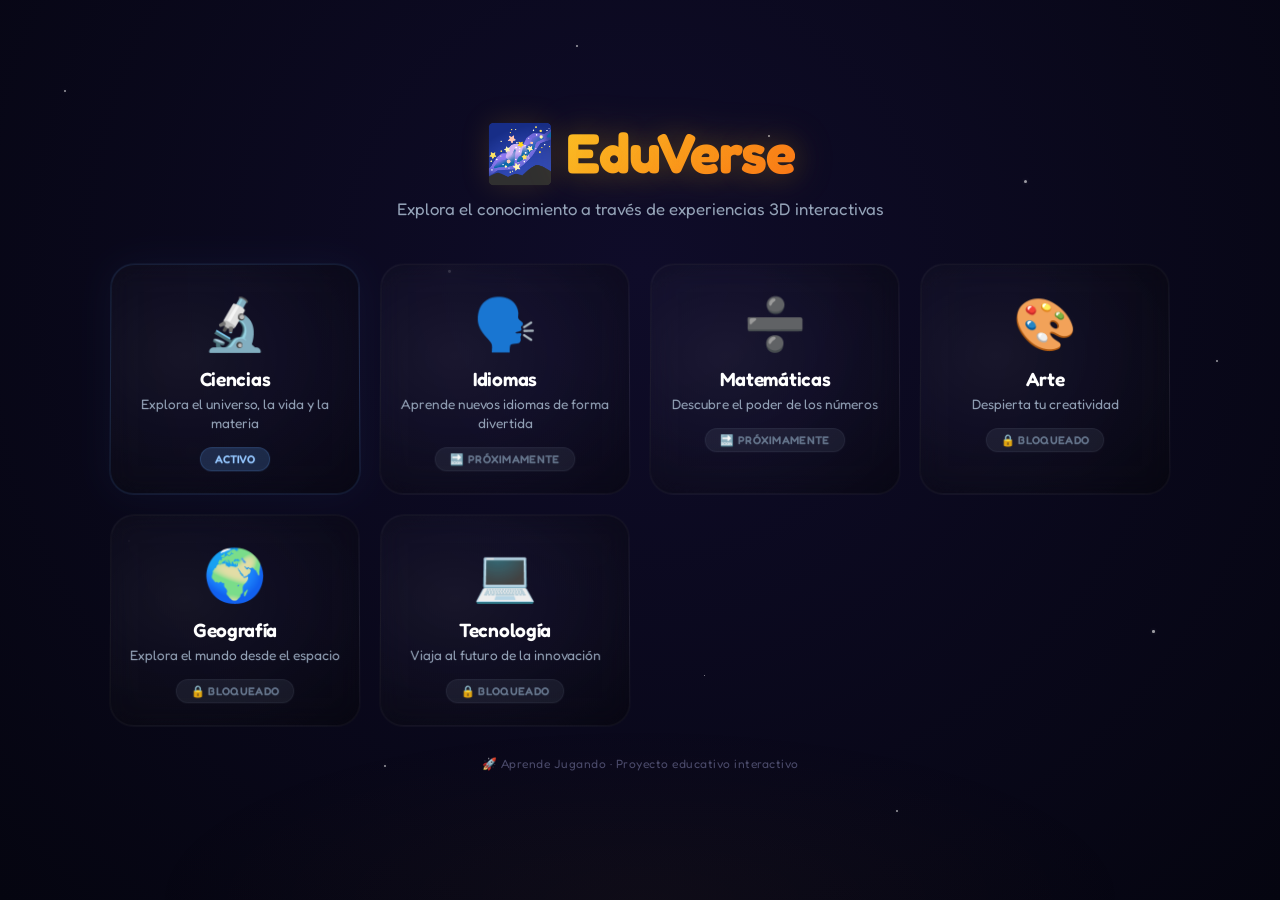
==== commit 82db11f1: "Despues de mil fracasos nos estamos acercando a lo que queremos con la celula animal" ====
--- a/index.html
+++ b/index.html
@@ -31,6 +31,9 @@
         <div class="estrella-fugaz" style="--duracion: 7s; --retraso: 8s; --inicio-x: 45%; --inicio-y: 2%; --angulo: 40deg;"></div>
     </div>
 
+    <!-- Glow ambiental -->
+    <div class="glow-ambiental"></div>
+
     <!-- ══════════════════════════════════════════ -->
     <!-- MENÚ PRINCIPAL                           -->
     <!-- ══════════════════════════════════════════ -->
@@ -42,20 +45,25 @@
 
         <div class="grid-categorias">
 
-            <!-- 🔬 Ciencias -->
-            <a href="categorias/ciencias/index.html" class="tarjeta-categoria" style="--color: #60a5fa; --glow: rgba(96, 165, 250, 0.4);">
+            <!-- 🔬 Ciencias (ACTIVO) -->
+            <a href="categorias/ciencias/index.html" 
+               class="tarjeta-categoria" 
+               data-activo="ciencias"
+               style="--color: #60a5fa; --glow: rgba(96, 165, 250, 0.4);">
                 <div class="icono">🔬</div>
                 <div class="info">
                     <h3>Ciencias</h3>
                     <p>Explora el universo, la vida y la materia</p>
                 </div>
                 <div class="estado">
-                    <span class="badge disponible">3 Temas</span>
+                    <span class="badge disponible">Activo</span>
                 </div>
             </a>
 
             <!-- 🗣️ Idiomas -->
-            <a href="categorias/idiomas/index.html" class="tarjeta-categoria" style="--color: #34d399; --glow: rgba(52, 211, 153, 0.4);">
+            <a href="categorias/idiomas/index.html" 
+               class="tarjeta-categoria" 
+               style="--color: #34d399; --glow: rgba(52, 211, 153, 0.4);">
                 <div class="icono">🗣️</div>
                 <div class="info">
                     <h3>Idiomas</h3>
@@ -67,7 +75,9 @@
             </a>
 
             <!-- ➗ Matemáticas -->
-            <a href="categorias/matematicas/index.html" class="tarjeta-categoria" style="--color: #f97316; --glow: rgba(249, 115, 22, 0.4);">
+            <a href="categorias/matematicas/index.html" 
+               class="tarjeta-categoria" 
+               style="--color: #f97316; --glow: rgba(249, 115, 22, 0.4);">
                 <div class="icono">➗</div>
                 <div class="info">
                     <h3>Matemáticas</h3>
@@ -78,41 +88,44 @@
                 </div>
             </a>
 
-            <!-- Arte (Bloqueado) -->
-<div class="tarjeta-categoria" style="--color: #f472b6; --glow: rgba(244, 114, 182, 0.4); opacity: 0.4; cursor: default; pointer-events: none;">
-    <div class="icono">🎨</div>
-    <div class="info">
-        <h3>Arte</h3>
-        <p>Despierta tu creatividad</p>
-    </div>
-    <div class="estado">
-        <span class="badge proximamente">🔒 Bloqueado</span>
-    </div>
-</div>
+            <!-- 🎨 Arte (Bloqueado) -->
+            <div class="tarjeta-categoria" 
+                 style="--color: #f472b6; --glow: rgba(244, 114, 182, 0.4); opacity: 0.4; cursor: default; pointer-events: none;">
+                <div class="icono">🎨</div>
+                <div class="info">
+                    <h3>Arte</h3>
+                    <p>Despierta tu creatividad</p>
+                </div>
+                <div class="estado">
+                    <span class="badge proximamente">🔒 Bloqueado</span>
+                </div>
+            </div>
 
-<!-- Geografía (Bloqueado) -->
-<div class="tarjeta-categoria" style="--color: #22d3ee; --glow: rgba(34, 211, 238, 0.4); opacity: 0.4; cursor: default; pointer-events: none;">
-    <div class="icono">🌍</div>
-    <div class="info">
-        <h3>Geografía</h3>
-        <p>Explora el mundo desde el espacio</p>
-    </div>
-    <div class="estado">
-        <span class="badge proximamente">🔒 Bloqueado</span>
-    </div>
-</div>
+            <!-- 🌍 Geografía (Bloqueado) -->
+            <div class="tarjeta-categoria" 
+                 style="--color: #22d3ee; --glow: rgba(34, 211, 238, 0.4); opacity: 0.4; cursor: default; pointer-events: none;">
+                <div class="icono">🌍</div>
+                <div class="info">
+                    <h3>Geografía</h3>
+                    <p>Explora el mundo desde el espacio</p>
+                </div>
+                <div class="estado">
+                    <span class="badge proximamente">🔒 Bloqueado</span>
+                </div>
+            </div>
 
-<!-- Tecnología (Bloqueado) -->
-    <div class="tarjeta-categoria" style="--color: #06b6d4; --glow: rgba(6, 182, 212, 0.4); opacity: 0.4; cursor: default; pointer-events: none;">
-    <div class="icono">💻</div>
-    <div class="info">
-        <h3>Tecnología</h3>
-        <p>Viaja al futuro de la innovación</p>
-    </div>
-    <div class="estado">
-        <span class="badge proximamente">🔒 Bloqueado</span>
-    </div>
-            </a>
+            <!-- 💻 Tecnología (Bloqueado) -->
+            <div class="tarjeta-categoria" 
+                 style="--color: #06b6d4; --glow: rgba(6, 182, 212, 0.4); opacity: 0.4; cursor: default; pointer-events: none;">
+                <div class="icono">💻</div>
+                <div class="info">
+                    <h3>Tecnología</h3>
+                    <p>Viaja al futuro de la innovación</p>
+                </div>
+                <div class="estado">
+                    <span class="badge proximamente">🔒 Bloqueado</span>
+                </div>
+            </div>
 
         </div>
 
--- a/style.css
+++ b/style.css
@@ -21,6 +21,12 @@
     justify-content: center;
     align-items: center;
     padding: 20px;
+    animation: fadeInPage 0.6s ease-out;
+}
+
+@keyframes fadeInPage {
+    from { opacity: 0; transform: translateY(10px); }
+    to { opacity: 1; transform: translateY(0); }
 }
 
 /* ==========================================
@@ -41,7 +47,9 @@
     position: absolute;
     background: white;
     border-radius: 50%;
-    animation: parpadeo 3s ease-in-out infinite;
+    animation: 
+        parpadeo 3s ease-in-out infinite,
+        flotarEstrellas 8s ease-in-out infinite;
     animation-delay: var(--delay);
     width: var(--size);
     height: var(--size);
@@ -62,7 +70,12 @@
     }
 }
 
-/* 🆕 Estrellas fugaces (CAYENDO HACIA ABAJO) */
+@keyframes flotarEstrellas {
+    0%, 100% { transform: translate(0, 0) scale(1); }
+    50% { transform: translate(3px, -3px) scale(1.05); }
+}
+
+/* Estrellas fugaces */
 .estrella-fugaz {
     position: absolute;
     width: 120px;
@@ -70,7 +83,6 @@
     background: linear-gradient(to right, rgba(255,255,255,0), rgba(255,255,255,0.7));
     border-radius: 1px;
     opacity: 0;
-    /* ⚠️ El ángulo ahora es FIJO: entre 20° y 45° hacia abajo */
     transform: rotate(var(--angulo));
     animation: fugaz var(--duracion) ease-in-out infinite;
     animation-delay: var(--retraso);
@@ -94,6 +106,19 @@
     100% {
         opacity: 0;
     }
+}
+
+/* Glow ambiental */
+.glow-ambiental {
+    position: fixed;
+    bottom: -20%;
+    left: 50%;
+    transform: translateX(-50%);
+    width: 80%;
+    height: 40%;
+    background: radial-gradient(ellipse, rgba(251, 191, 36, 0.03), transparent 70%);
+    pointer-events: none;
+    z-index: 0;
 }
 
 /* ==========================================
@@ -133,6 +158,7 @@
     letter-spacing: -1px;
     line-height: 1.2;
     margin-bottom: 10px;
+    text-shadow: 0 0 30px rgba(251, 191, 36, 0.15);
 }
 
 .header h1 span {
@@ -140,6 +166,7 @@
     -webkit-background-clip: text;
     background-clip: text;
     -webkit-text-fill-color: transparent;
+    filter: drop-shadow(0 0 20px rgba(251, 191, 36, 0.2));
 }
 
 .header p {
@@ -166,13 +193,18 @@
     flex-direction: column;
     align-items: center;
     text-align: center;
-    background: rgba(255, 255, 255, 0.04);
+    background: radial-gradient(ellipse at 30% 40%, 
+        rgba(255,255,255,0.05) 0%, 
+        rgba(255,255,255,0.02) 40%,
+        rgba(0,0,0,0.4) 100%
+    );
     backdrop-filter: blur(12px);
     border: 1px solid rgba(255, 255, 255, 0.06);
     border-radius: 24px;
     padding: 28px 18px 22px;
     text-decoration: none;
     color: #ffffff;
+    transform: perspective(800px) rotateX(2deg);
     transition: transform 0.4s cubic-bezier(0.34, 1.56, 0.64, 1),
                 box-shadow 0.4s ease,
                 border-color 0.4s ease;
@@ -193,15 +225,15 @@
 @keyframes aparecerEscalonado {
     from {
         opacity: 0;
-        transform: translateY(30px);
+        transform: perspective(800px) rotateX(2deg) translateY(30px);
     }
     to {
         opacity: 1;
-        transform: translateY(0);
-    }
-}
-
-/* 🆕 Efecto de luz en la tarjeta (brillo dinámico) */
+        transform: perspective(800px) rotateX(2deg) translateY(0);
+    }
+}
+
+/* Efecto de luz en la tarjeta */
 .tarjeta-categoria::before {
     content: '';
     position: absolute;
@@ -209,7 +241,10 @@
     left: -50%;
     width: 200%;
     height: 200%;
-    background: radial-gradient(circle at 30% 40%, rgba(255,255,255,0.04) 0%, transparent 60%);
+    background: radial-gradient(circle at 30% 40%, 
+        rgba(255,255,255,0.08) 0%, 
+        transparent 70%
+    );
     opacity: 0;
     transition: opacity 0.6s ease;
     pointer-events: none;
@@ -219,6 +254,7 @@
     opacity: 1;
 }
 
+/* Borde animado */
 .tarjeta-categoria::after {
     content: '';
     position: absolute;
@@ -236,7 +272,7 @@
 }
 
 .tarjeta-categoria:hover:not([style*="opacity: 0.5"]) {
-    transform: translateY(-8px) scale(1.03);
+    transform: perspective(800px) rotateX(0deg) translateY(-8px) scale(1.03);
     box-shadow: 0 25px 50px rgba(0, 0, 0, 0.5), 0 0 30px var(--glow);
     border-color: rgba(255, 255, 255, 0.15);
 }
@@ -245,10 +281,22 @@
     opacity: 1;
 }
 
-/* 🆕 Efecto de clic (presión) */
+/* Efecto de clic */
 .tarjeta-categoria:active:not([style*="opacity: 0.5"]) {
-    transform: scale(0.95) !important;
+    transform: perspective(800px) rotateX(0deg) scale(0.95) !important;
     transition-duration: 0.05s;
+}
+
+/* Destacar Ciencias */
+.tarjeta-categoria[data-activo="ciencias"] {
+    border-color: rgba(96, 165, 250, 0.2);
+    box-shadow: 0 0 40px rgba(96, 165, 250, 0.05);
+}
+
+.tarjeta-categoria[data-activo="ciencias"] .badge {
+    background: rgba(96, 165, 250, 0.2);
+    color: #93c5fd;
+    animation: pulseBadge 2s ease-in-out infinite;
 }
 
 .tarjeta-categoria .icono {
@@ -349,6 +397,11 @@
         text-align: left;
         gap: 16px;
         align-items: center;
+        transform: perspective(800px) rotateX(0deg);
+    }
+
+    .tarjeta-categoria:hover:not([style*="opacity: 0.5"]) {
+        transform: perspective(800px) rotateX(0deg) translateY(-8px) scale(1.03);
     }
 
     .tarjeta-categoria .info {
